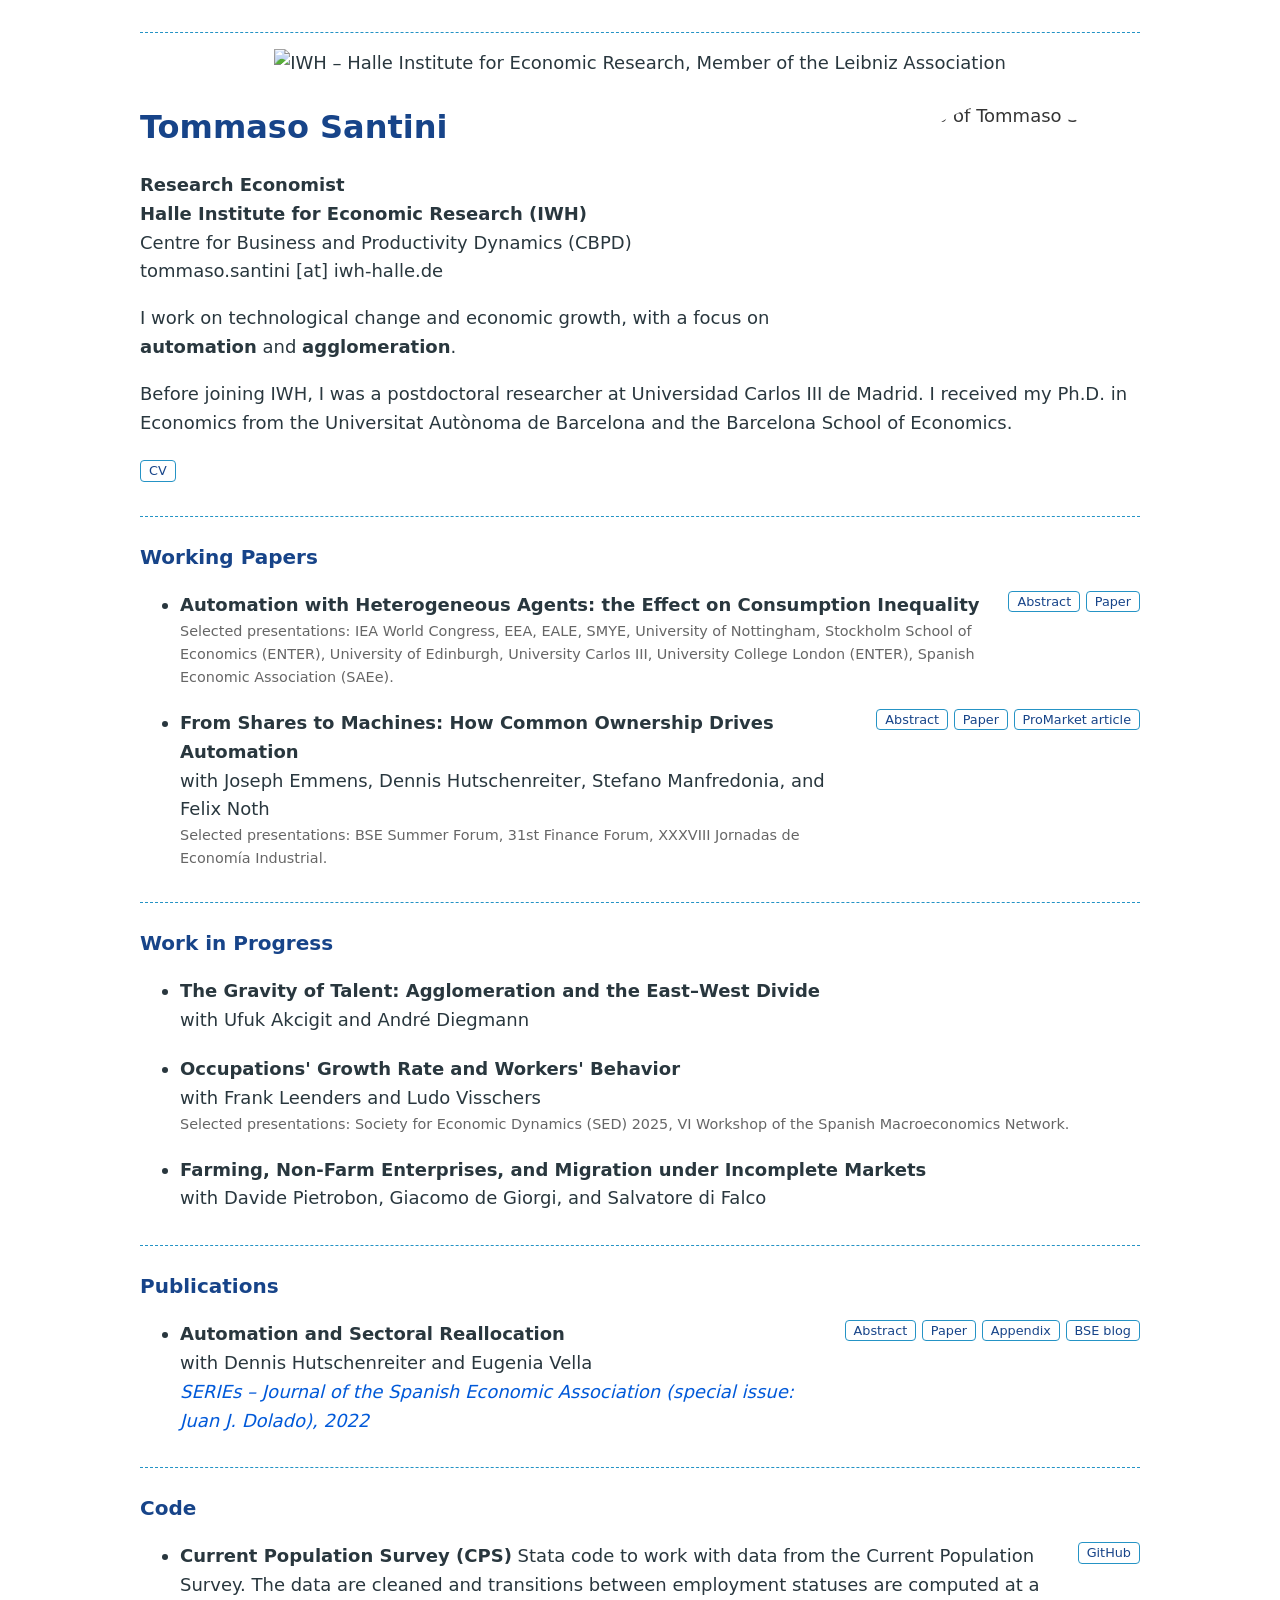
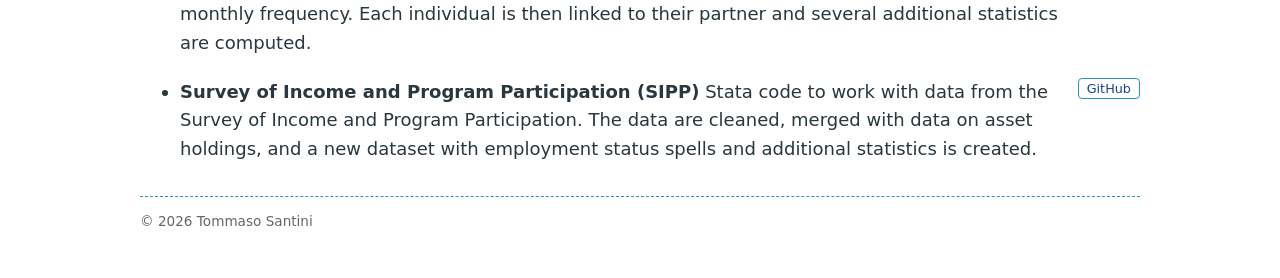
==== index.html @ 1f59d927 "Show paper and CV links as buttons Abstract, Paper, Appendix and other links are now small outlined " ====
<!DOCTYPE html>
<html lang="en">
<head>
  <meta charset="utf-8">
  <meta name="viewport" content="width=device-width, initial-scale=1">
  <title>Tommaso Santini</title>
  <meta name="description" content="Tommaso Santini, Research Economist at the Halle Institute for Economic Research (IWH). Research on technological change, automation and agglomeration.">
  <link rel="stylesheet" href="style.css">

  <!-- Google Analytics (GA4). Note: no consent banner yet. -->
  <script async src="https://www.googletagmanager.com/gtag/js?id=G-XBF2HXW0F5"></script>
  <script>
    window.dataLayer = window.dataLayer || [];
    function gtag(){dataLayer.push(arguments);}
    gtag('js', new Date());
    gtag('config', 'G-XBF2HXW0F5');
  </script>
</head>
<body>
  <div class="logo">
    <img src="iwh-logo.svg" alt="IWH – Halle Institute for Economic Research, Member of the Leibniz Association" width="412" height="120">
  </div>

  <header>
    <img src="photo.jpg" alt="Photo of Tommaso Santini" width="200" height="200">
    <h1>Tommaso Santini</h1>
    <p>Research Economist<br>
    Halle Institute for Economic Research (IWH)<br>
    <span class="secondary">Centre for Business and Productivity Dynamics (CBPD)<br>
    tommaso.santini [at] iwh-halle.de</span></p>
  </header>

  <p>I work on technological change and economic growth, with a focus on <strong>automation</strong> and <strong>agglomeration</strong>.</p>
  <p>Before joining IWH, I was a postdoctoral researcher at Universidad Carlos III de Madrid. I received my Ph.D. in Economics from the Universitat Autònoma de Barcelona and the Barcelona School of Economics.</p>
  <p><a class="cv-button" href="files/santini-cv.pdf" target="_blank" rel="noreferrer">CV</a></p>

  <section>
    <h2>Working Papers</h2>
    <ul class="papers">
      <li>
        <div class="paper-row">
          <div class="paper-text">
            <span class="title">Automation with Heterogeneous Agents: the Effect on Consumption Inequality</span>
            <span class="presentations">Selected presentations: IEA World Congress, EEA, EALE, SMYE, University of Nottingham, Stockholm School of Economics (ENTER), University of Edinburgh, University Carlos III, University College London (ENTER), Spanish Economic Association (SAEe).</span>
          </div>
          <div class="paper-actions">
            <button class="abstract-toggle" type="button" aria-expanded="false">Abstract</button>
            <a href="files/santini-automation-heterogeneous-agents.pdf" target="_blank" rel="noreferrer">Paper</a>
          </div>
        </div>
        <div class="abstract" hidden>
          <p>In this paper, I study technological change as a candidate for the observed increase in consumption inequality in the United States. I build an incomplete market model with educational choice combined with a task-based model on the production side. I consider two channels through which technology affects inequality: the skill that an agent can supply in the labor market and the level of capital she owns. In a quantitative analysis, I show that (i) the model replicates the increase in consumption inequality between 1981 and 2008 in the US (ii) educational choice and the return to wealth are quantitatively important in explaining the increase in consumption inequality.</p>
        </div>
      </li>
      <li>
        <div class="paper-row">
          <div class="paper-text">
            <span class="title">From Shares to Machines: How Common Ownership Drives Automation</span>
            <div class="authors">with <a href="https://www.josephemmens.com/about" target="_blank">Joseph Emmens</a>, <a href="https://www.iwh-halle.de/ueber-das-iwh/team/detail/dennis-hutschenreiter" target="_blank">Dennis Hutschenreiter</a>, <a href="https://sites.google.com/view/stefanomanfredonia/home" target="_blank">Stefano Manfredonia</a>, and <a href="https://sites.google.com/view/felix-noth/" target="_blank">Felix Noth</a></div>
            <span class="presentations">Selected presentations: BSE Summer Forum, 31st Finance Forum, XXXVIII Jornadas de Economía Industrial.</span>
          </div>
          <div class="paper-actions">
            <button class="abstract-toggle" type="button" aria-expanded="false">Abstract</button>
            <a href="https://www.econstor.eu/bitstream/10419/304457.2/1/iwh-discussion-paper_2024_23_Emmens_Hutschenreiter_Manfredonia_Noth_Santini.pdf" target="_blank" rel="noreferrer">Paper</a>
            <a href="https://www.promarket.org/2026/07/24/when-competitors-share-owners-they-automate-more-and-hire-less/" target="_blank" rel="noreferrer">ProMarket article</a>
          </div>
        </div>
        <div class="abstract" hidden>
          <p>Do diversified institutional investors spur portfolio companies to produce more automation-related innovation? In this paper, we show that common ownership by institutions leads labor-market rivals to increase automation-related innovation output. In a task-based model of production, an increase in common ownership with labor-market rivals induces a firm to automate more tasks. We test this relationship between common ownership and automation in a unique empirical setup. Using information from patent texts, the plant-level geographic distribution of firms' labor force and exploiting exogenous increases in common ownership due to mergers of institutional investors allows us to disentangle the effect of rising common ownership within and across labor markets. The automation content of innovation increases for firms that experience a positive shock to common ownership with labor market rivals, while a similar shock leads firms without labor market overlap to focus more on non-automation innovation. The evidence presented in this paper is consistent with common ownership reducing labor-market competition.</p>
        </div>
      </li>
    </ul>
  </section>

  <section>
    <h2>Work in Progress</h2>
    <ul class="papers">
      <li>
        <span class="title">The Gravity of Talent: Agglomeration and the East–West Divide</span>
        <div class="authors">with <a href="https://www.ufukakcigit.com/" target="_blank">Ufuk Akcigit</a> and <a href="https://sites.google.com/view/andrediegmann" target="_blank">André Diegmann</a></div>
      </li>
      <li>
        <span class="title">Occupations' Growth Rate and Workers' Behavior</span>
        <div class="authors">with <a href="https://sites.google.com/view/frankleenders/home" target="_blank">Frank Leenders</a> and <a href="https://sites.google.com/site/ludosresearch/" target="_blank">Ludo Visschers</a></div>
        <span class="presentations">Selected presentations: Society for Economic Dynamics (SED) 2025, VI Workshop of the Spanish Macroeconomics Network.</span>
      </li>
      <li>
        <span class="title">Farming, Non-Farm Enterprises, and Migration under Incomplete Markets</span>
        <div class="authors">with <a href="https://sites.google.com/view/davide-pietrobon/home" target="_blank">Davide Pietrobon</a>, <a href="https://sites.google.com/site/giacomodegiorgi/" target="_blank">Giacomo de Giorgi</a>, and <a href="https://www.unige.ch/gsem/en/research/faculty/all/salvatore-di-falco/" target="_blank">Salvatore di Falco</a></div>
      </li>
    </ul>
  </section>

  <section>
    <h2>Publications</h2>
    <ul class="papers">
      <li>
        <div class="paper-row">
          <div class="paper-text">
            <span class="title">Automation and Sectoral Reallocation</span>
            <div class="authors">with <a href="https://www.iwh-halle.de/ueber-das-iwh/team/detail/dennis-hutschenreiter" target="_blank">Dennis Hutschenreiter</a> and <a href="https://sites.google.com/view/evella/home" target="_blank">Eugenia Vella</a></div>
            <span class="journal">SERIEs – Journal of the Spanish Economic Association (special issue: Juan J. Dolado), 2022</span>
          </div>
          <div class="paper-actions">
            <button class="abstract-toggle" type="button" aria-expanded="false">Abstract</button>
            <a href="https://link.springer.com/epdf/10.1007/s13209-021-00240-w?sharing_token=7znTjJGR81NEAO_IPNkCife4RwlQNchNByi7wbcMAY6sI3SnlZYNi0_bhGZGuh5wDz-GbwYL-dueRqh2aOAysN1vjIUnzTq88UoEtLplBuZdlJqNqGMBQPTLl9kO_vo1yZ3uKjUveQGj8rOBjVDxk6SdXCEbH2HoZ5osbWXkmJA%3D" target="_blank" rel="noreferrer">Paper</a>
            <a href="files/santini-automation-sectoral-reallocation-appendix.pdf" target="_blank" rel="noreferrer">Appendix</a>
            <a href="https://thevoice.bse.eu/2021/02/23/automation-sectoral-reallocation/" target="_blank" rel="noreferrer">BSE blog</a>
          </div>
        </div>
        <div class="abstract" hidden>
          <p>Empirical evidence in Dauth et al. (2021) suggests that industrial robot adoption in Germany has led to a sectoral reallocation of employment from manufacturing to services, leaving total employment unaffected. We rationalize this evidence through the lens of a general equilibrium model with two sectors, matching frictions, and endogenous participation. Automation induces firms to create fewer vacancies and job seekers to search less in the automatable sector (manufacturing). The service sector experiences a positive spillover effect due to the sectoral complementarity in the production of the final good and the positive income effect for the household. Analysis across steady states shows that the reduction in manufacturing employment can be offset by the increase in service employment. The model can also replicate the magnitude of the decline in the ratio of manufacturing employment to service employment in Germany from 1994 to 2014.</p>
        </div>
      </li>
    </ul>
  </section>

  <section>
    <h2>Code</h2>
    <ul class="papers">
      <li>
        <div class="paper-row">
          <div class="paper-text">
            <span class="title">Current Population Survey (CPS)</span>
            Stata code to work with data from the Current Population Survey. The data are cleaned and transitions between employment statuses are computed at a monthly frequency. Each individual is then linked to their partner and several additional statistics are computed.
          </div>
          <div class="paper-actions">
            <a href="https://github.com/TommasoSan/CPS_IPUMS" target="_blank" rel="noreferrer">GitHub</a>
          </div>
        </div>
      </li>
      <li>
        <div class="paper-row">
          <div class="paper-text">
            <span class="title">Survey of Income and Program Participation (SIPP)</span>
            Stata code to work with data from the Survey of Income and Program Participation. The data are cleaned, merged with data on asset holdings, and a new dataset with employment status spells and additional statistics is created.
          </div>
          <div class="paper-actions">
            <a href="https://github.com/TommasoSan/SIPP" target="_blank" rel="noreferrer">GitHub</a>
          </div>
        </div>
      </li>
    </ul>
  </section>

  <footer>
    <p>© 2026 Tommaso Santini</p>
  </footer>

  <script>
    // Show or hide a paper's abstract when its "abstract" button is clicked
    document.querySelectorAll(".abstract-toggle").forEach(function (button) {
      button.addEventListener("click", function () {
        var abstract = button.closest("li").querySelector(".abstract");
        abstract.hidden = !abstract.hidden;
        button.setAttribute("aria-expanded", String(!abstract.hidden));
      });
    });
  </script>
</body>
</html>
---- style.css ----
/* Layout: one narrow, centred column */
body {
  max-width: 1000px;
  margin: 0 auto;
  padding: 2rem 1rem;
  font-family: system-ui, -apple-system, "Segoe UI", Roboto, "Helvetica Neue", Arial, sans-serif;
  font-size: 18px;
  line-height: 1.6;
  color: #29373E;
  background: #fff;
}

h1 {
  font-size: 2rem;
  margin: 0 0 0.5rem;
  color: #174489;
}

h2 {
  font-size: 1.25rem;
  margin: 0 0 1rem;
  color: #174489;
}

/* Institute logo, centred at the top */
.logo {
  text-align: center;
  border-top: 1px dashed #2593C5;
  padding-top: 1rem;
  margin-bottom: 1.5rem;
}

.logo img {
  width: 300px;
  max-width: 80%;
  height: auto;
}

/* Round photo on the right of the header */
header img {
  float: right;
  width: 260px;
  height: 260px;
  margin: 0 0 1rem 1.5rem;
  border-radius: 50%;
  object-fit: cover;
  filter: grayscale(100%);
}

header p {
  font-weight: 600;
}

header .secondary {
  font-weight: normal;
}

/* Links look like normal text; square brackets in the page mark them */
a {
  color: inherit;
  text-decoration: none;
}

a:hover {
  text-decoration: underline;
  text-decoration-color: #2593C5;
  text-decoration-thickness: 2px;
}

/* Sections separated by a dashed line, below the photo */
section {
  clear: both;
  border-top: 1px dashed #2593C5;
  margin-top: 2rem;
  padding-top: 1.5rem;
}

/* Paper lists */
.papers li {
  margin-bottom: 1.25rem;
}

.title {
  font-weight: 700;
}

.journal {
  font-style: italic;
  color: #0059D9;
}

.presentations {
  display: block;
  font-size: 0.9rem;
  color: #666;
}

/* Two columns: the text on the left, the buttons on the right.
   On narrow screens the buttons move above the text instead. */
.paper-row {
  display: grid;
  grid-template-columns: 1fr auto;
  gap: 0.25rem 1rem;
  align-items: start;
}

.paper-actions {
  display: flex;
  flex-wrap: wrap;
  justify-content: flex-end;
  gap: 0.35rem;
  font-size: 0.8rem;
}

.paper-actions a,
.abstract-toggle,
.cv-button {
  display: inline-flex;
  align-items: center;
  padding: 0 0.5rem;
  border: 1px solid #2593C5;
  border-radius: 4px;
  background: none;
  color: #174489;
  font: inherit;
  line-height: 1.5;
  cursor: pointer;
}

.paper-actions a:hover,
.abstract-toggle:hover,
.cv-button:hover {
  background: #eaf4fa;
  text-decoration: none;
}

.cv-button {
  font-size: 0.8rem;
}

.authors {
  margin: 0;
}

.abstract p {
  font-size: 0.95rem;
  text-align: justify;
  margin: 0.5rem 0;
  padding-left: 0.75rem;
  border-left: 3px solid #2593C5;
}

footer {
  clear: both;
  border-top: 1px dashed #2593C5;
  margin-top: 2rem;
  font-size: 0.85rem;
  color: #666;
}

/* On phones, put the photo above the name instead */
@media (max-width: 600px) {
  header img {
    float: none;
    display: block;
    width: 140px;
    height: 140px;
    margin: 0 auto 1rem;
  }
}

/* Below this width the buttons go above the text, as a header row */
@media (max-width: 700px) {
  .paper-row {
    grid-template-columns: 1fr;
  }

  .paper-actions {
    order: -1;
    justify-content: flex-start;
  }
}
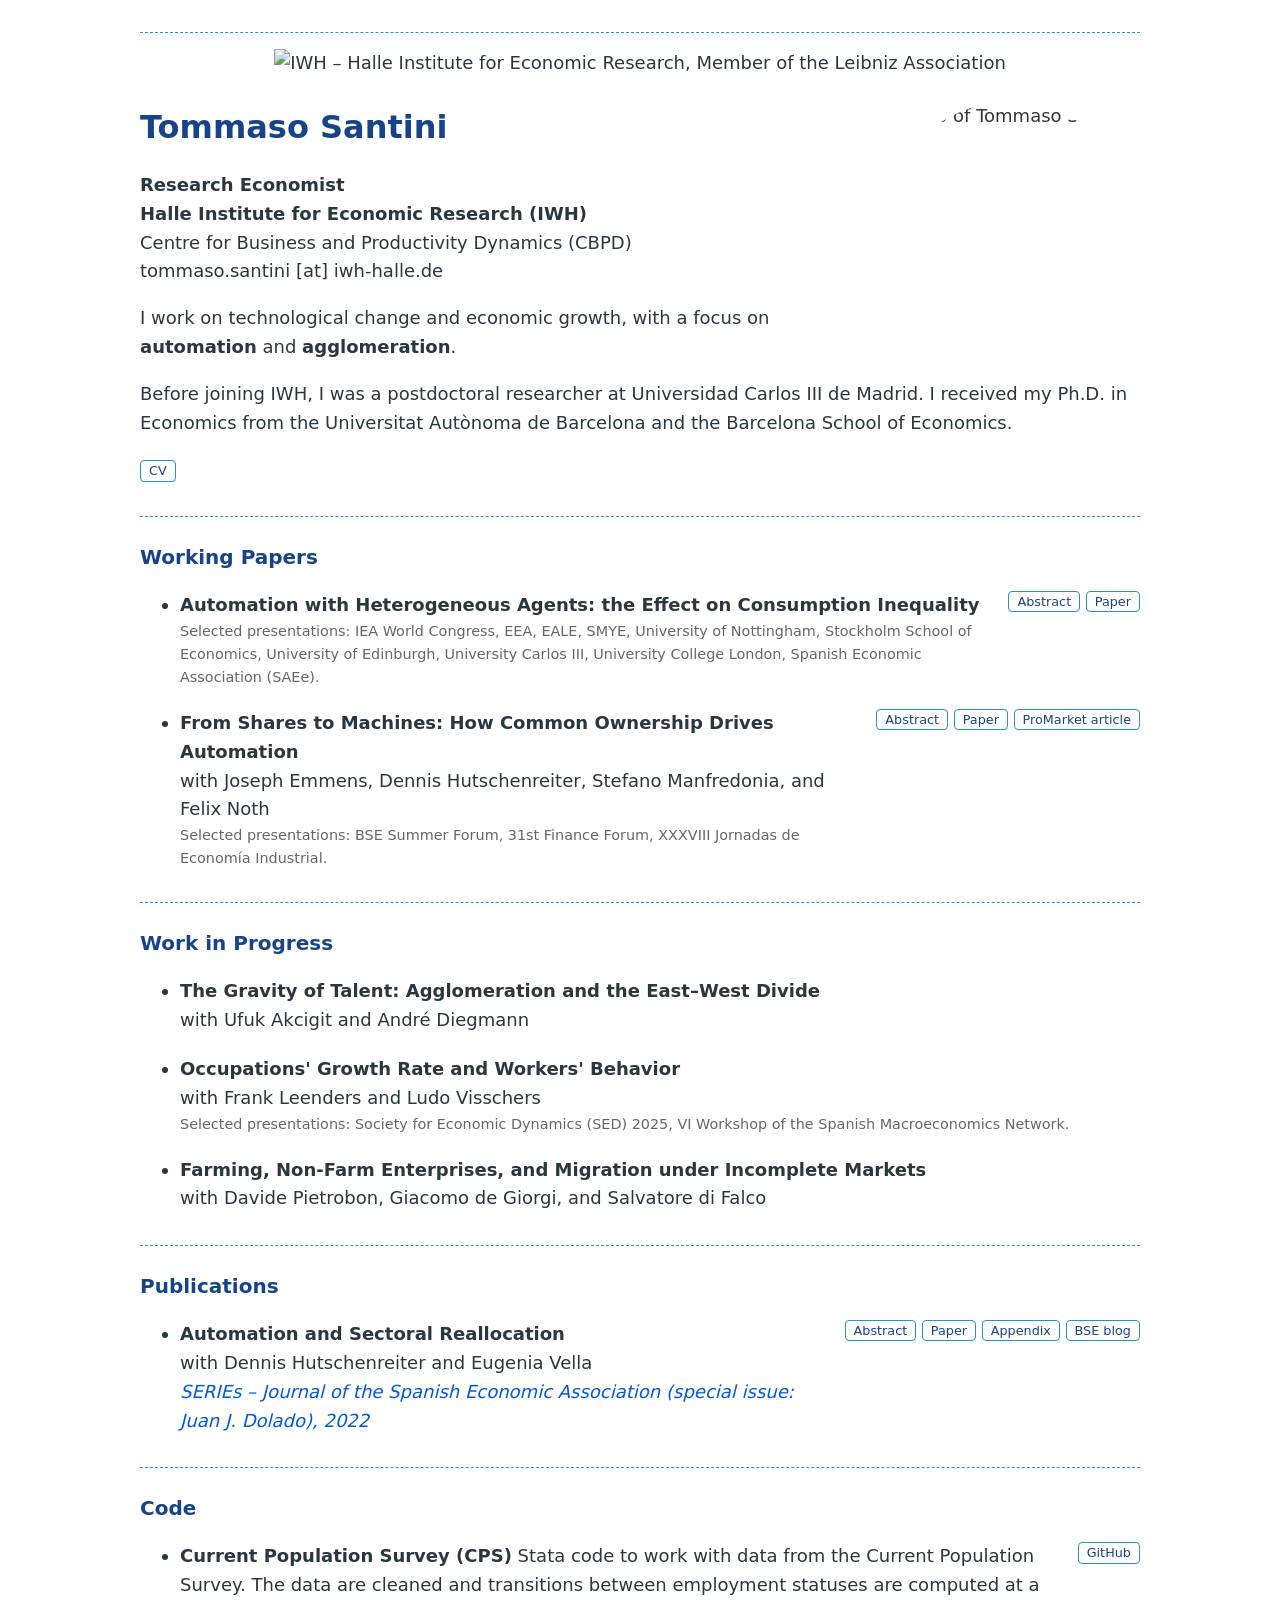
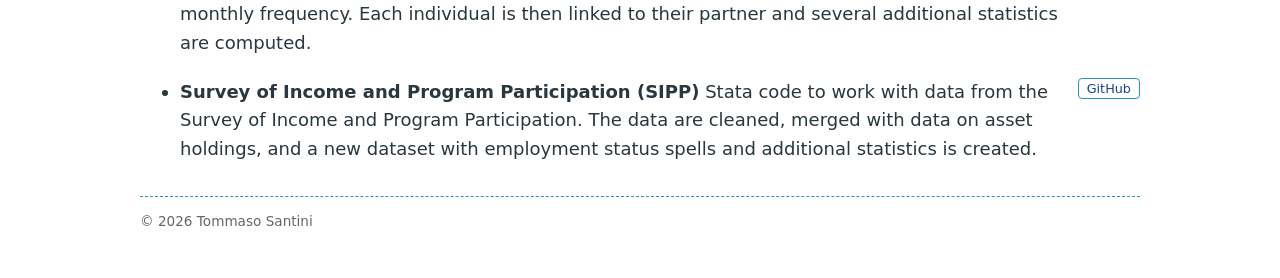
==== commit 93e65443: "Shorten selected presentations list Remove the (ENTER) labels from two venues." ====
--- a/index.html
+++ b/index.html
@@ -41,7 +41,7 @@
         <div class="paper-row">
           <div class="paper-text">
             <span class="title">Automation with Heterogeneous Agents: the Effect on Consumption Inequality</span>
-            <span class="presentations">Selected presentations: IEA World Congress, EEA, EALE, SMYE, University of Nottingham, Stockholm School of Economics (ENTER), University of Edinburgh, University Carlos III, University College London (ENTER), Spanish Economic Association (SAEe).</span>
+            <span class="presentations">Selected presentations: IEA World Congress, EEA, EALE, SMYE, University of Nottingham, Stockholm School of Economics, University of Edinburgh, University Carlos III, University College London, Spanish Economic Association (SAEe).</span>
           </div>
           <div class="paper-actions">
             <button class="abstract-toggle" type="button" aria-expanded="false">Abstract</button>
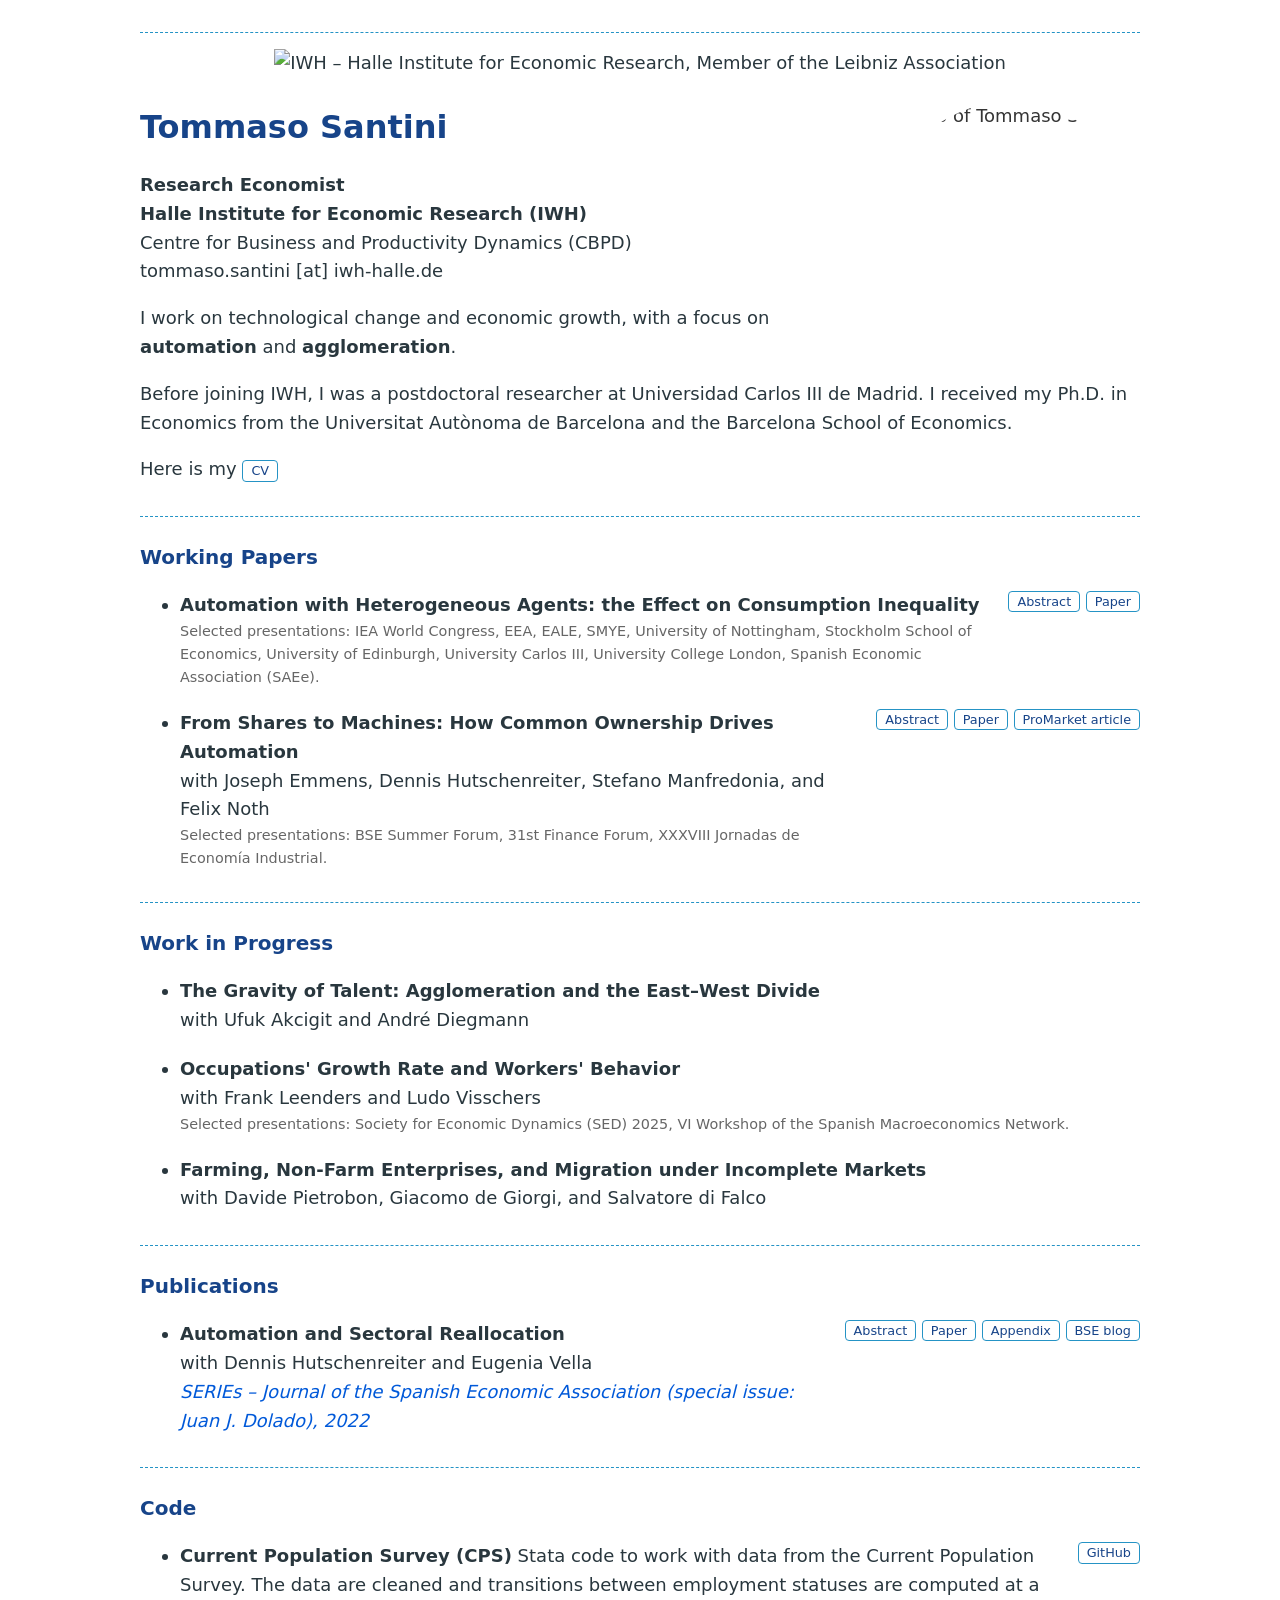
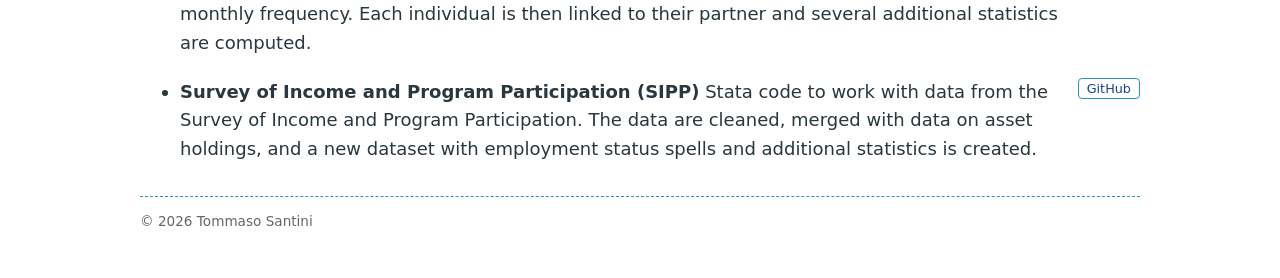
==== commit 0f619730: "Add sentence before CV button" ====
--- a/index.html
+++ b/index.html
@@ -32,7 +32,7 @@
 
   <p>I work on technological change and economic growth, with a focus on <strong>automation</strong> and <strong>agglomeration</strong>.</p>
   <p>Before joining IWH, I was a postdoctoral researcher at Universidad Carlos III de Madrid. I received my Ph.D. in Economics from the Universitat Autònoma de Barcelona and the Barcelona School of Economics.</p>
-  <p><a class="cv-button" href="files/santini-cv.pdf" target="_blank" rel="noreferrer">CV</a></p>
+  <p>Here is my <a class="cv-button" href="files/santini-cv.pdf" target="_blank" rel="noreferrer">CV</a></p>
 
   <section>
     <h2>Working Papers</h2>
